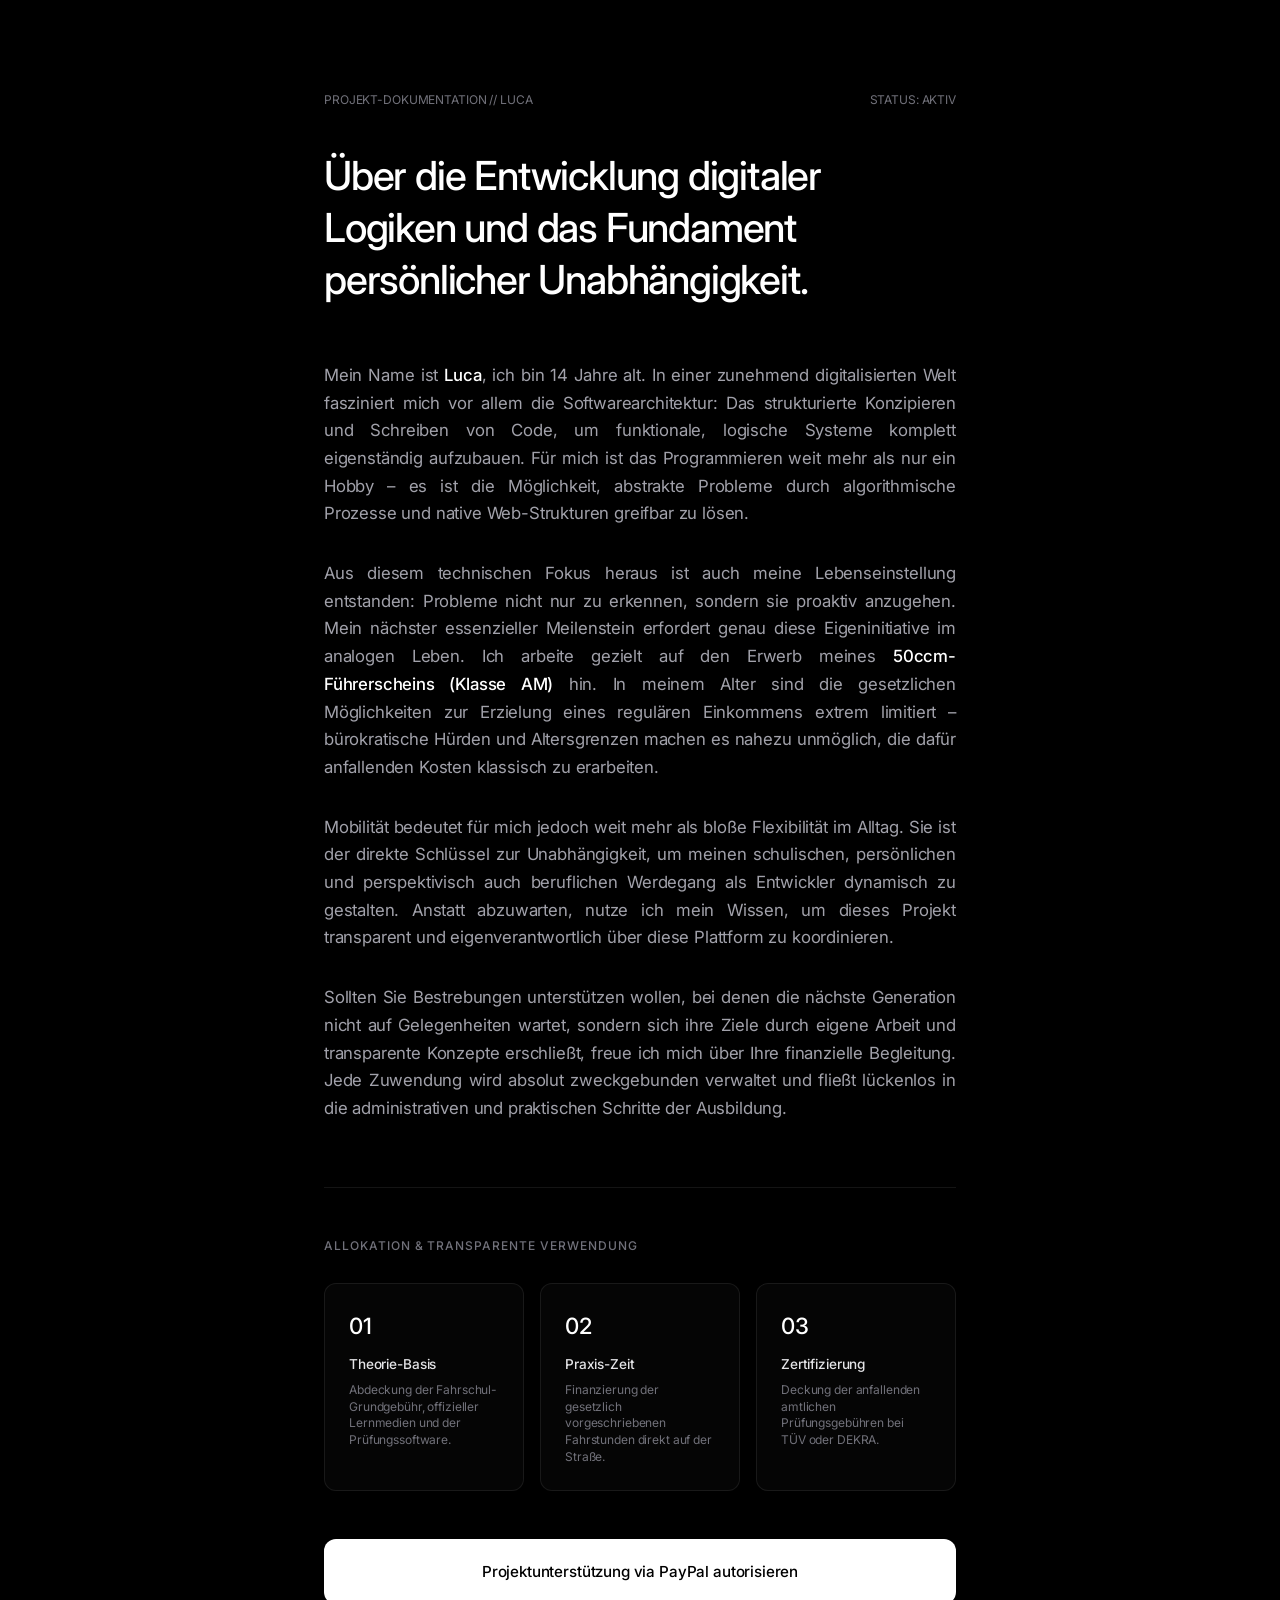
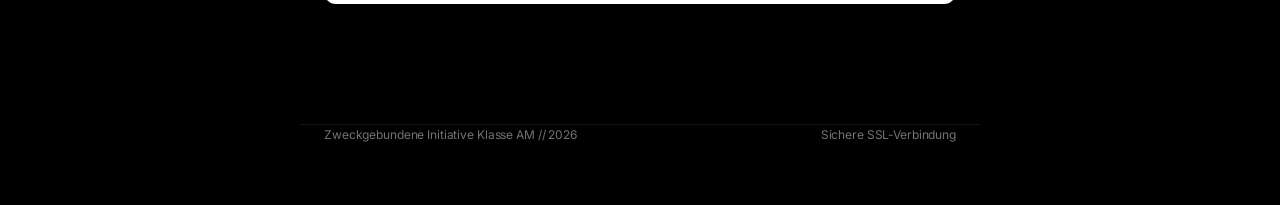
==== index.html @ 9011c682 "Create index.html" ====
<!DOCTYPE html>
<html lang="de">
<head>
    <meta charset="UTF-8">
    <meta name="viewport" content="width=device-width, initial-scale=1.0">
    <title>Luca // Fokus & Mobilität</title>
    
    <link rel="preconnect" href="https://fonts.googleapis.com">
    <link rel="preconnect" href="https://fonts.gstatic.com" crossorigin>
    <link href="https://fonts.googleapis.com/css2?family=Inter:wght@300;400;500;600&display=swap" rel="stylesheet">

    <style>
        :root {
            --bg: #000000; 
            --text: #ffffff;
            --text-muted: #71717a;
            --border: rgba(255, 255, 255, 0.08);
            --card-bg: rgba(255, 255, 255, 0.02);
        }

        * {
            margin: 0; padding: 0; box-sizing: border-box;
            font-family: 'Inter', sans-serif;
            -webkit-font-smoothing: antialiased;
            letter-spacing: -0.01em;
        }

        body {
            background-color: var(--bg);
            color: var(--text);
            line-height: 1.65;
        }

        header {
            max-width: 680px;
            margin: 0 auto;
            padding: 90px 24px 40px 24px;
            display: flex;
            justify-content: space-between;
            font-size: 0.75rem;
            text-transform: uppercase;
            letter-spacing: 0.08em;
            color: var(--text-muted);
        }

        main {
            max-width: 680px; 
            margin: 0 auto;
            padding: 0 24px 120px 24px;
        }

        h1 {
            font-size: clamp(1.8rem, 5vw, 2.5rem);
            font-weight: 500;
            letter-spacing: -0.03em;
            line-height: 1.3;
            margin-bottom: 56px;
            color: #ffffff;
        }

        .manifesto p {
            font-size: 1.05rem;
            color: #a1a1aa;
            margin-bottom: 32px;
            font-weight: 400;
            text-align: justify;
        }

        .manifesto strong {
            color: #ffffff;
            font-weight: 500;
        }

        /* --- INVESTMENT-BAUSTEINE --- */
        .investment-section {
            margin: 64px 0 48px 0;
            border-top: 1px solid var(--border);
            padding-top: 48px;
        }

        .section-title {
            font-size: 0.75rem;
            text-transform: uppercase;
            letter-spacing: 0.08em;
            color: var(--text-muted);
            margin-bottom: 28px;
            font-weight: 500;
        }

        .grid {
            display: grid;
            grid-template-columns: repeat(3, 1fr);
            gap: 16px;
        }

        .card {
            background: var(--card-bg);
            border: 1px solid var(--border);
            border-radius: 12px;
            padding: 24px;
            transition: border-color 0.3s ease, background 0.3s ease;
        }

        .card:hover {
            border-color: rgba(255, 255, 255, 0.2);
            background: rgba(255, 255, 255, 0.04);
        }

        .card-value {
            font-size: 1.4rem;
            font-weight: 500;
            margin-bottom: 8px;
            color: #ffffff;
        }

        .card-title {
            font-size: 0.85rem;
            font-weight: 500;
            margin-bottom: 6px;
            color: #e4e4e7;
        }

        .card-desc {
            font-size: 0.75rem;
            color: var(--text-muted);
            line-height: 1.4;
        }

        /* --- BUTTON AREA --- */
        .action-container {
            margin-top: 48px;
        }

        .action-btn {
            display: block;
            width: 100%;
            background: #ffffff;
            color: #000000;
            text-align: center;
            padding: 20px;
            border-radius: 12px;
            font-weight: 500;
            font-size: 0.95rem;
            text-decoration: none;
            transition: opacity 0.2s;
        }

        .action-btn:hover {
            opacity: 0.9;
        }

        footer {
            margin-top: 100px;
            padding-top: 24px;
            border-top: 1px solid var(--border);
            font-size: 0.75rem;
            color: var(--text-muted);
            display: flex;
            justify-content: space-between;
        }

        @media (max-width: 580px) {
            .grid { grid-template-columns: 1fr; }
            header { padding-top: 40px; }
        }
    </style>
</head>
<body>

    <header>
        <span>Projekt-Dokumentation // Luca</span>
        <span>Status: Aktiv</span>
    </header>

    <main>
        <section class="manifesto">
            <h1>Über die Entwicklung digitaler Logiken und das Fundament persönlicher Unabhängigkeit.</h1>
            
            <p>
                Mein Name ist <strong>Luca</strong>, ich bin 14 Jahre alt. In einer zunehmend digitalisierten Welt fasziniert mich vor allem die Softwarearchitektur: Das strukturierte Konzipieren und Schreiben von Code, um funktionale, logische Systeme komplett eigenständig aufzubauen. Für mich ist das Programmieren weit mehr als nur ein Hobby – es ist die Möglichkeit, abstrakte Probleme durch algorithmische Prozesse und native Web-Strukturen greifbar zu lösen.
            </p>
            
            <p>
                Aus diesem technischen Fokus heraus ist auch meine Lebenseinstellung entstanden: Probleme nicht nur zu erkennen, sondern sie proaktiv anzugehen. Mein nächster essenzieller Meilenstein erfordert genau diese Eigeninitiative im analogen Leben. Ich arbeite gezielt auf den Erwerb meines <strong>50ccm-Führerscheins (Klasse AM)</strong> hin. In meinem Alter sind die gesetzlichen Möglichkeiten zur Erzielung eines regulären Einkommens extrem limitiert – bürokratische Hürden und Altersgrenzen machen es nahezu unmöglich, die dafür anfallenden Kosten klassisch zu erarbeiten.
            </p>

            <p>
                Mobilität bedeutet für mich jedoch weit mehr als bloße Flexibilität im Alltag. Sie ist der direkte Schlüssel zur Unabhängigkeit, um meinen schulischen, persönlichen und perspektivisch auch beruflichen Werdegang als Entwickler dynamisch zu gestalten. Anstatt abzuwarten, nutze ich mein Wissen, um dieses Projekt transparent und eigenverantwortlich über diese Plattform zu koordinieren.
            </p>
            
            <p>
                Sollten Sie Bestrebungen unterstützen wollen, bei denen die nächste Generation nicht auf Gelegenheiten wartet, sondern sich ihre Ziele durch eigene Arbeit und transparente Konzepte erschließt, freue ich mich über Ihre finanzielle Begleitung. Jede Zuwendung wird absolut zweckgebunden verwaltet und fließt lückenlos in die administrativen und praktischen Schritte der Ausbildung.
            </p>
        </section>

        <!-- DIE STRUKTURIERTEN INVESTMENT-BAUSTEINE -->
        <section class="investment-section">
            <div class="section-title">Allokation & Transparente Verwendung</div>
            <div class="grid">
                
                <div class="card">
                    <div class="card-value">01</div>
                    <div class="card-title">Theorie-Basis</div>
                    <div class="card-desc">Abdeckung der Fahrschul-Grundgebühr, offizieller Lernmedien und der Prüfungssoftware.</div>
                </div>

                <div class="card">
                    <div class="card-value">02</div>
                    <div class="card-title">Praxis-Zeit</div>
                    <div class="card-desc">Finanzierung der gesetzlich vorgeschriebenen Fahrstunden direkt auf der Straße.</div>
                </div>

                <div class="card">
                    <div class="card-value">03</div>
                    <div class="card-title">Zertifizierung</div>
                    <div class="card-desc">Deckung der anfallenden amtlichen Prüfungsgebühren bei TÜV oder DEKRA.</div>
                </div>

            </div>
        </section>

        <div class="action-container">
            <a href="https://www.paypal.com/pools/c/9pSSQOp4Ab" target="_blank" class="action-btn">
                Projektunterstützung via PayPal autorisieren
            </a>
        </div>

    </main>

    <footer style="max-width: 680px; margin: 0 auto; padding: 0 24px 60px 24px;">
        <span>Zweckgebundene Initiative Klasse AM // 2026</span>
        <span>Sichere SSL-Verbindung</span>
    </footer>

</body>
</html>
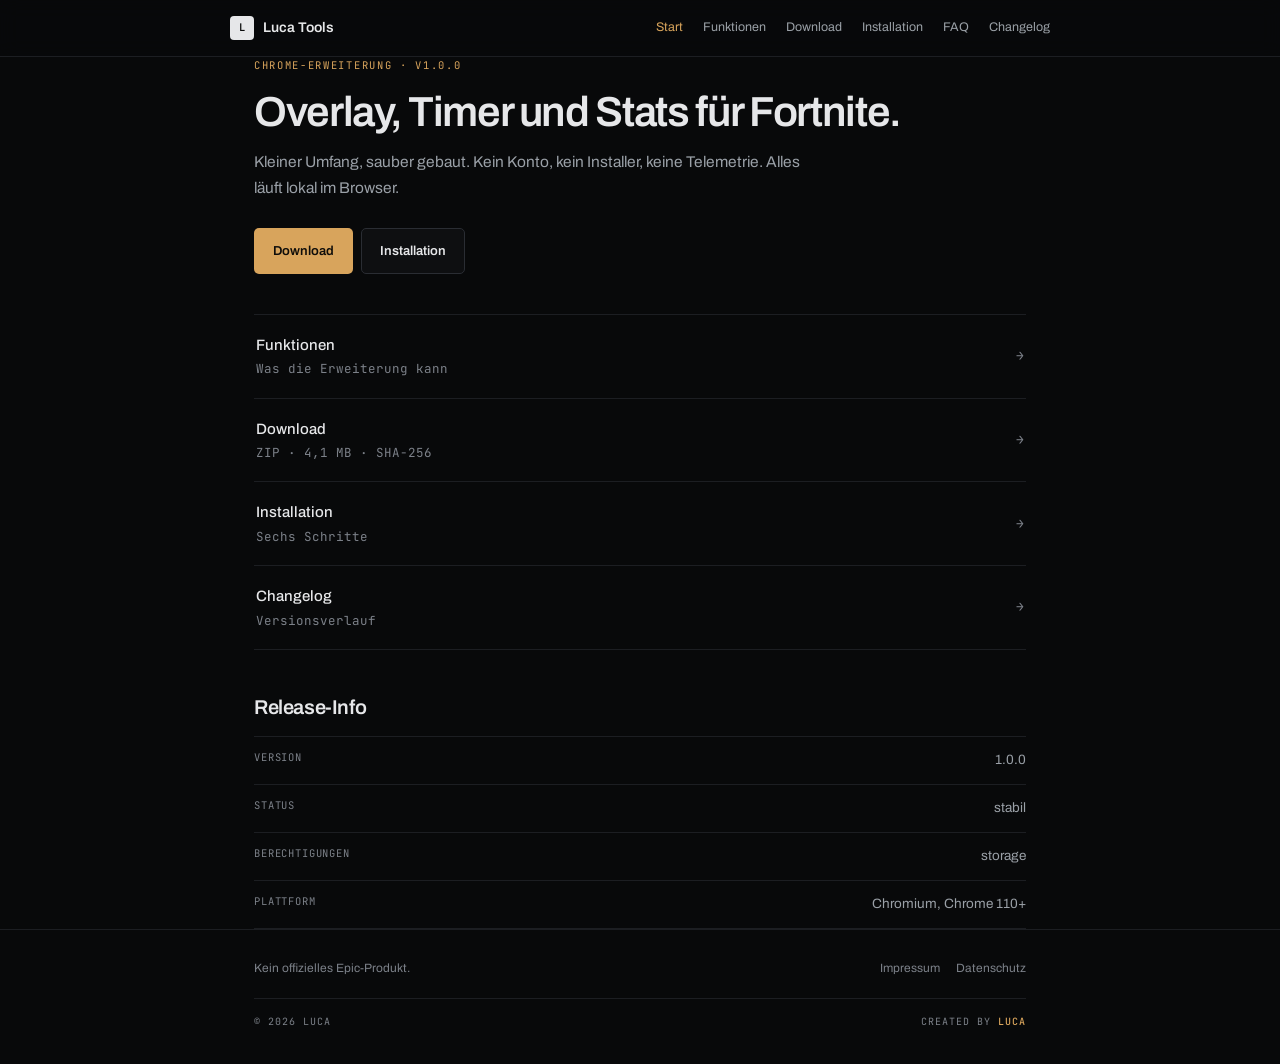
==== commit 6039cf57: "Add files via upload" ====
--- a/index.html
+++ b/index.html
@@ -1,236 +1,66 @@
-<!DOCTYPE html>
-<html lang="de">
-<head>
-    <meta charset="UTF-8">
-    <meta name="viewport" content="width=device-width, initial-scale=1.0">
-    <title>Luca // Fokus & Mobilität</title>
-    
-    <link rel="preconnect" href="https://fonts.googleapis.com">
-    <link rel="preconnect" href="https://fonts.gstatic.com" crossorigin>
-    <link href="https://fonts.googleapis.com/css2?family=Inter:wght@300;400;500;600&display=swap" rel="stylesheet">
-
-    <style>
-        :root {
-            --bg: #000000; 
-            --text: #ffffff;
-            --text-muted: #71717a;
-            --border: rgba(255, 255, 255, 0.08);
-            --card-bg: rgba(255, 255, 255, 0.02);
-        }
-
-        * {
-            margin: 0; padding: 0; box-sizing: border-box;
-            font-family: 'Inter', sans-serif;
-            -webkit-font-smoothing: antialiased;
-            letter-spacing: -0.01em;
-        }
-
-        body {
-            background-color: var(--bg);
-            color: var(--text);
-            line-height: 1.65;
-        }
-
-        header {
-            max-width: 680px;
-            margin: 0 auto;
-            padding: 90px 24px 40px 24px;
-            display: flex;
-            justify-content: space-between;
-            font-size: 0.75rem;
-            text-transform: uppercase;
-            letter-spacing: 0.08em;
-            color: var(--text-muted);
-        }
-
-        main {
-            max-width: 680px; 
-            margin: 0 auto;
-            padding: 0 24px 120px 24px;
-        }
-
-        h1 {
-            font-size: clamp(1.8rem, 5vw, 2.5rem);
-            font-weight: 500;
-            letter-spacing: -0.03em;
-            line-height: 1.3;
-            margin-bottom: 56px;
-            color: #ffffff;
-        }
-
-        .manifesto p {
-            font-size: 1.05rem;
-            color: #a1a1aa;
-            margin-bottom: 32px;
-            font-weight: 400;
-            text-align: justify;
-        }
-
-        .manifesto strong {
-            color: #ffffff;
-            font-weight: 500;
-        }
-
-        /* --- INVESTMENT-BAUSTEINE --- */
-        .investment-section {
-            margin: 64px 0 48px 0;
-            border-top: 1px solid var(--border);
-            padding-top: 48px;
-        }
-
-        .section-title {
-            font-size: 0.75rem;
-            text-transform: uppercase;
-            letter-spacing: 0.08em;
-            color: var(--text-muted);
-            margin-bottom: 28px;
-            font-weight: 500;
-        }
-
-        .grid {
-            display: grid;
-            grid-template-columns: repeat(3, 1fr);
-            gap: 16px;
-        }
-
-        .card {
-            background: var(--card-bg);
-            border: 1px solid var(--border);
-            border-radius: 12px;
-            padding: 24px;
-            transition: border-color 0.3s ease, background 0.3s ease;
-        }
-
-        .card:hover {
-            border-color: rgba(255, 255, 255, 0.2);
-            background: rgba(255, 255, 255, 0.04);
-        }
-
-        .card-value {
-            font-size: 1.4rem;
-            font-weight: 500;
-            margin-bottom: 8px;
-            color: #ffffff;
-        }
-
-        .card-title {
-            font-size: 0.85rem;
-            font-weight: 500;
-            margin-bottom: 6px;
-            color: #e4e4e7;
-        }
-
-        .card-desc {
-            font-size: 0.75rem;
-            color: var(--text-muted);
-            line-height: 1.4;
-        }
-
-        /* --- BUTTON AREA --- */
-        .action-container {
-            margin-top: 48px;
-        }
-
-        .action-btn {
-            display: block;
-            width: 100%;
-            background: #ffffff;
-            color: #000000;
-            text-align: center;
-            padding: 20px;
-            border-radius: 12px;
-            font-weight: 500;
-            font-size: 0.95rem;
-            text-decoration: none;
-            transition: opacity 0.2s;
-        }
-
-        .action-btn:hover {
-            opacity: 0.9;
-        }
-
-        footer {
-            margin-top: 100px;
-            padding-top: 24px;
-            border-top: 1px solid var(--border);
-            font-size: 0.75rem;
-            color: var(--text-muted);
-            display: flex;
-            justify-content: space-between;
-        }
-
-        @media (max-width: 580px) {
-            .grid { grid-template-columns: 1fr; }
-            header { padding-top: 40px; }
-        }
-    </style>
-</head>
-<body>
-
-    <header>
-        <span>Projekt-Dokumentation // Luca</span>
-        <span>Status: Aktiv</span>
-    </header>
-
-    <main>
-        <section class="manifesto">
-            <h1>Über die Entwicklung digitaler Logiken und das Fundament persönlicher Unabhängigkeit.</h1>
-            
-            <p>
-                Mein Name ist <strong>Luca</strong>, ich bin 14 Jahre alt. In einer zunehmend digitalisierten Welt fasziniert mich vor allem die Softwarearchitektur: Das strukturierte Konzipieren und Schreiben von Code, um funktionale, logische Systeme komplett eigenständig aufzubauen. Für mich ist das Programmieren weit mehr als nur ein Hobby – es ist die Möglichkeit, abstrakte Probleme durch algorithmische Prozesse und native Web-Strukturen greifbar zu lösen.
-            </p>
-            
-            <p>
-                Aus diesem technischen Fokus heraus ist auch meine Lebenseinstellung entstanden: Probleme nicht nur zu erkennen, sondern sie proaktiv anzugehen. Mein nächster essenzieller Meilenstein erfordert genau diese Eigeninitiative im analogen Leben. Ich arbeite gezielt auf den Erwerb meines <strong>50ccm-Führerscheins (Klasse AM)</strong> hin. In meinem Alter sind die gesetzlichen Möglichkeiten zur Erzielung eines regulären Einkommens extrem limitiert – bürokratische Hürden und Altersgrenzen machen es nahezu unmöglich, die dafür anfallenden Kosten klassisch zu erarbeiten.
-            </p>
-
-            <p>
-                Mobilität bedeutet für mich jedoch weit mehr als bloße Flexibilität im Alltag. Sie ist der direkte Schlüssel zur Unabhängigkeit, um meinen schulischen, persönlichen und perspektivisch auch beruflichen Werdegang als Entwickler dynamisch zu gestalten. Anstatt abzuwarten, nutze ich mein Wissen, um dieses Projekt transparent und eigenverantwortlich über diese Plattform zu koordinieren.
-            </p>
-            
-            <p>
-                Sollten Sie Bestrebungen unterstützen wollen, bei denen die nächste Generation nicht auf Gelegenheiten wartet, sondern sich ihre Ziele durch eigene Arbeit und transparente Konzepte erschließt, freue ich mich über Ihre finanzielle Begleitung. Jede Zuwendung wird absolut zweckgebunden verwaltet und fließt lückenlos in die administrativen und praktischen Schritte der Ausbildung.
-            </p>
-        </section>
-
-        <!-- DIE STRUKTURIERTEN INVESTMENT-BAUSTEINE -->
-        <section class="investment-section">
-            <div class="section-title">Allokation & Transparente Verwendung</div>
-            <div class="grid">
-                
-                <div class="card">
-                    <div class="card-value">01</div>
-                    <div class="card-title">Theorie-Basis</div>
-                    <div class="card-desc">Abdeckung der Fahrschul-Grundgebühr, offizieller Lernmedien und der Prüfungssoftware.</div>
-                </div>
-
-                <div class="card">
-                    <div class="card-value">02</div>
-                    <div class="card-title">Praxis-Zeit</div>
-                    <div class="card-desc">Finanzierung der gesetzlich vorgeschriebenen Fahrstunden direkt auf der Straße.</div>
-                </div>
-
-                <div class="card">
-                    <div class="card-value">03</div>
-                    <div class="card-title">Zertifizierung</div>
-                    <div class="card-desc">Deckung der anfallenden amtlichen Prüfungsgebühren bei TÜV oder DEKRA.</div>
-                </div>
-
-            </div>
-        </section>
-
-        <div class="action-container">
-            <a href="https://www.paypal.com/pools/c/9pSSQOp4Ab" target="_blank" class="action-btn">
-                Projektunterstützung via PayPal autorisieren
-            </a>
-        </div>
-
-    </main>
-
-    <footer style="max-width: 680px; margin: 0 auto; padding: 0 24px 60px 24px;">
-        <span>Zweckgebundene Initiative Klasse AM // 2026</span>
-        <span>Sichere SSL-Verbindung</span>
-    </footer>
-
-</body>
-</html>
+<!DOCTYPE html>
+<html lang="de">
+<head>
+<meta charset="UTF-8">
+<meta name="viewport" content="width=device-width, initial-scale=1">
+<title>Luca Tools — Fortnite Overlay für Chrome</title>
+<meta name="description" content="Chrome-Erweiterung mit Overlay, Match-Timer und Stats für Fortnite. Kostenlos, lokal, ohne Konto.">
+<meta name="theme-color" content="#08090a">
+<link rel="icon" href="data:image/svg+xml,%3Csvg xmlns='http://www.w3.org/2000/svg' viewBox='0 0 32 32'%3E%3Crect width='32' height='32' rx='5' fill='%23e6e7e9'/%3E%3Ctext x='16' y='23' font-family='monospace' font-size='18' font-weight='700' text-anchor='middle' fill='%2308090a'%3EL%3C/text%3E%3C/svg%3E">
+<link rel="stylesheet" href="style.css">
+</head>
+<body>
+
+<header>
+<div class="wrap nav">
+<a class="brand" href="index.html"><span class="mark">L</span>Luca Tools</a>
+<nav class="links">
+<a class="on" href="index.html">Start</a>
+<a href="funktionen.html">Funktionen</a>
+<a href="download.html">Download</a>
+<a href="installation.html">Installation</a>
+<a href="faq.html">FAQ</a>
+<a href="changelog.html">Changelog</a>
+</nav>
+</div>
+</header>
+
+<main class="wrap">
+<div class="ph">
+<div class="lbl">Chrome-Erweiterung · v1.0.0</div>
+<h1>Overlay, Timer und Stats für Fortnite.</h1>
+<p class="lead">Kleiner Umfang, sauber gebaut. Kein Konto, kein Installer, keine Telemetrie. Alles läuft lokal im Browser.</p>
+<div class="btnrow">
+<a class="btn btn-p" href="download.html">Download</a>
+<a class="btn btn-g" href="installation.html">Installation</a>
+</div>
+</div>
+
+<ul class="rows">
+<li><a href="funktionen.html"><div><div class="tt">Funktionen</div><div class="ds">Was die Erweiterung kann</div></div><span class="ar">→</span></a></li>
+<li><a href="download.html"><div><div class="tt">Download</div><div class="ds">ZIP · 4,1 MB · SHA-256</div></div><span class="ar">→</span></a></li>
+<li><a href="installation.html"><div><div class="tt">Installation</div><div class="ds">Sechs Schritte</div></div><span class="ar">→</span></a></li>
+<li><a href="changelog.html"><div><div class="tt">Changelog</div><div class="ds">Versionsverlauf</div></div><span class="ar">→</span></a></li>
+</ul>
+
+<h2>Release-Info</h2>
+<dl class="kv">
+<div><dt>Version</dt><dd>1.0.0</dd></div>
+<div><dt>Status</dt><dd>stabil</dd></div>
+<div><dt>Berechtigungen</dt><dd>storage</dd></div>
+<div><dt>Plattform</dt><dd>Chromium, Chrome 110+</dd></div>
+</dl>
+</main>
+
+<footer>
+<div class="wrap">
+<div class="fb">
+<div>Kein offizielles Epic-Produkt.</div>
+<nav><a href="impressum.html">Impressum</a><a href="datenschutz.html">Datenschutz</a></nav>
+</div>
+<div class="cr"><span>© 2026 Luca</span><span>created by <b>Luca</b></span></div>
+</div>
+</footer>
+
+</body>
+</html>
--- a/style.css
+++ b/style.css
@@ -0,0 +1,76 @@
+@import url('https://fonts.googleapis.com/css2?family=Archivo:wght@400;500;600&family=JetBrains+Mono:wght@400;500&display=swap');
+:root{--bg:#08090a;--p:#0e0f11;--p2:#131417;--l:#1c1e22;--l2:#2a2d33;--t:#e6e7e9;--m:#9aa0a7;--d:#7c8189;--a:#d8a45c;--ad:#0f0d0a;
+--mono:'JetBrains Mono',ui-monospace,monospace;--sans:'Archivo',system-ui,sans-serif;scroll-behavior:smooth}
+*{box-sizing:border-box;margin:0;padding:0}
+body{background:var(--bg);color:var(--t);font-family:var(--sans);font-size:15.5px;line-height:1.7;-webkit-font-smoothing:antialiased}
+.wrap{max-width:820px;margin:0 auto;padding:0 24px}
+a{color:inherit;text-decoration:none}
+::selection{background:var(--a);color:var(--ad)}
+header{position:sticky;top:0;z-index:20;background:rgba(8,9,10,.9);backdrop-filter:blur(10px);border-bottom:1px solid var(--l)}
+.nav{display:flex;align-items:center;justify-content:space-between;gap:18px;min-height:56px;flex-wrap:wrap;padding:10px 0}
+.brand{display:flex;align-items:center;gap:9px;font-weight:600;font-size:14px;white-space:nowrap}
+.mark{width:24px;height:24px;border-radius:4px;background:var(--t);color:var(--bg);display:grid;place-items:center;font-family:var(--mono);font-size:10.5px}
+nav.links{display:flex;gap:20px;font-size:12.5px;color:var(--m);flex-wrap:wrap}
+nav.links a:hover{color:var(--t)}
+nav.links a.on{color:var(--a)}
+main{padding:60px 0 84px;min-height:60vh}
+.ph{margin-bottom:40px}
+.lbl{font-family:var(--mono);font-size:10.5px;letter-spacing:.16em;text-transform:uppercase;color:var(--a);margin-bottom:14px}
+h1{font-size:clamp(28px,4.4vw,42px);line-height:1.1;letter-spacing:-.032em;font-weight:600;margin-bottom:14px}
+.lead{color:var(--m);max-width:560px}
+h2{font-size:20px;letter-spacing:-.02em;font-weight:600;margin:40px 0 12px}
+h2:first-child{margin-top:0}
+p{color:var(--m);margin-bottom:14px;max-width:620px}
+p b,li b,td b{color:var(--t);font-weight:600}
+ul.rows{list-style:none;border-top:1px solid var(--l)}
+ul.rows li{border-bottom:1px solid var(--l)}
+ul.rows a{display:flex;justify-content:space-between;align-items:center;gap:18px;padding:18px 2px;transition:.15s}
+ul.rows a:hover{padding-left:8px}
+ul.rows .tt{font-size:15px;font-weight:500}
+ul.rows .ds{font-size:12.5px;color:var(--d);font-family:var(--mono)}
+ul.rows .ar{color:var(--d);font-family:var(--mono);font-size:13px}
+ul.rows a:hover .ar{color:var(--a)}
+.btn{display:inline-flex;align-items:center;gap:8px;padding:11px 18px;border-radius:5px;font-weight:600;font-size:13px;border:1px solid transparent;cursor:pointer;transition:.15s;font-family:var(--sans)}
+.btn-p{background:var(--a);color:var(--ad)}
+.btn-p:hover{background:#e5b273}
+.btn-g{border-color:var(--l2);color:var(--t);background:var(--p)}
+.btn-g:hover{border-color:#3a3e45}
+.btn[disabled]{color:var(--d);background:var(--p);cursor:not-allowed}
+.btnrow{display:flex;gap:8px;flex-wrap:wrap;margin-top:26px}
+dl.kv{border-top:1px solid var(--l);margin:0}
+dl.kv div{display:flex;justify-content:space-between;gap:16px;padding:12px 0;border-bottom:1px solid var(--l)}
+dl.kv dt{font-family:var(--mono);font-size:10.5px;letter-spacing:.08em;text-transform:uppercase;color:var(--d)}
+dl.kv dd{font-size:13.5px;color:var(--m);text-align:right}
+ul.feat{list-style:none;border-top:1px solid var(--l)}
+ul.feat li{padding:16px 0;border-bottom:1px solid var(--l)}
+ul.feat b{display:block;font-size:14.5px;font-weight:600;margin-bottom:3px}
+ul.feat span{font-size:13.5px;color:var(--d)}
+ol.steps{list-style:none;counter-reset:s;border-top:1px solid var(--l);max-width:660px}
+ol.steps li{counter-increment:s;display:grid;grid-template-columns:28px 1fr;gap:14px;padding:14px 0;border-bottom:1px solid var(--l);color:var(--m);font-size:14px}
+ol.steps li::before{content:counter(s,decimal-leading-zero);font-family:var(--mono);font-size:10px;color:var(--a);padding-top:5px}
+code{font-family:var(--mono);font-size:11.5px;background:var(--p2);border:1px solid var(--l);border-radius:3px;padding:2px 5px;color:#cfd2d6}
+.cp{font-family:var(--mono);font-size:9.5px;border:1px solid var(--l);background:none;color:var(--d);border-radius:3px;padding:2px 6px;margin-left:5px;cursor:pointer}
+.cp:hover{color:var(--a);border-color:var(--a)}
+.note{margin-top:16px;font-size:12.5px;color:var(--d);border-left:2px solid var(--l2);padding-left:12px;max-width:600px}
+.file{border:1px solid var(--l);border-radius:6px;background:var(--p);padding:18px;margin-bottom:12px}
+.file .nm{font-family:var(--mono);font-size:12.5px}
+.file .sb{font-size:13px;color:var(--d);margin:4px 0 12px}
+.file .hs{font-family:var(--mono);font-size:10.5px;color:var(--d);margin-bottom:14px;word-break:break-all}
+details{border-bottom:1px solid var(--l);padding:14px 0}
+details summary{cursor:pointer;list-style:none;display:flex;justify-content:space-between;gap:14px;font-weight:500;font-size:14px}
+details summary::-webkit-details-marker{display:none}
+details summary::after{content:"+";font-family:var(--mono);color:var(--d)}
+details[open] summary::after{content:"−"}
+details p{padding-top:10px;font-size:13.5px;color:var(--d);margin:0}
+table{width:100%;border-collapse:collapse;font-size:13.5px}
+th{font-family:var(--mono);font-size:9.5px;letter-spacing:.14em;text-transform:uppercase;color:var(--d);text-align:left;padding:8px 10px;border-bottom:1px solid var(--l);font-weight:400}
+td{padding:10px;border-bottom:1px solid #14161a;color:var(--m);vertical-align:top}
+td:first-child{font-family:var(--mono);font-size:10.5px;color:var(--d);white-space:nowrap}
+footer{border-top:1px solid var(--l);padding:28px 0 34px;font-size:12px;color:var(--d)}
+.fb{display:flex;justify-content:space-between;gap:18px;flex-wrap:wrap}
+.fb nav{display:flex;gap:16px}
+.fb a:hover{color:var(--t)}
+.cr{margin-top:20px;padding-top:14px;border-top:1px solid var(--l);display:flex;justify-content:space-between;gap:14px;flex-wrap:wrap;font-family:var(--mono);font-size:10px;letter-spacing:.1em;text-transform:uppercase;color:var(--d)}
+.cr b{color:var(--a);font-weight:500}
+.toast{position:fixed;bottom:20px;left:50%;transform:translate(-50%,10px);background:var(--t);color:var(--bg);font-size:12px;font-weight:500;padding:9px 15px;border-radius:4px;opacity:0;pointer-events:none;transition:.2s;z-index:40}
+.toast.on{opacity:1;transform:translate(-50%,0)}
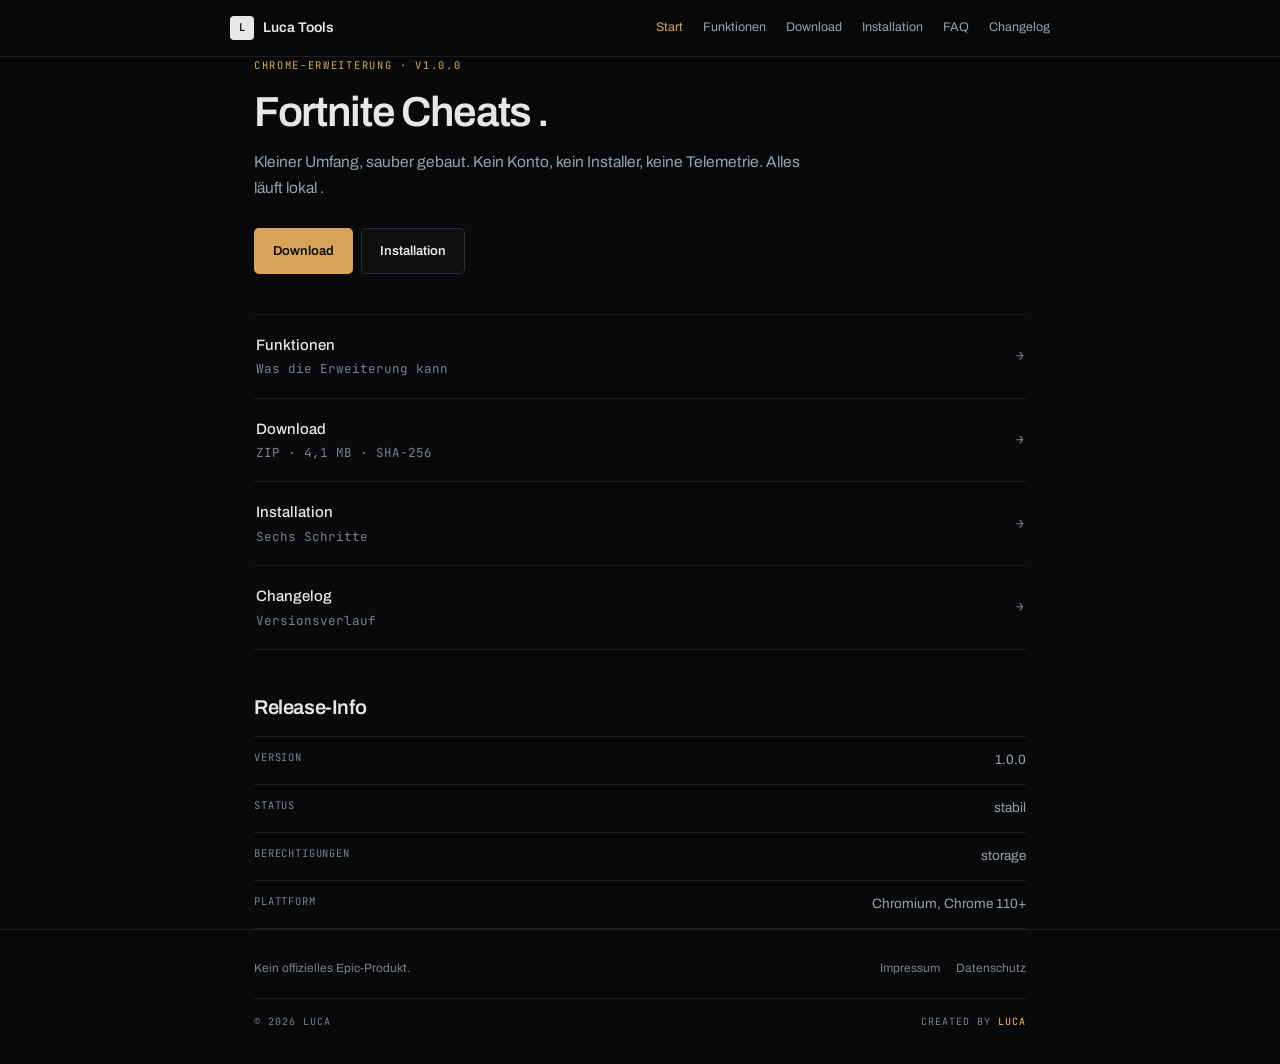
==== commit 8632caf0: "Update index.html" ====
--- a/index.html
+++ b/index.html
@@ -3,8 +3,8 @@
 <head>
 <meta charset="UTF-8">
 <meta name="viewport" content="width=device-width, initial-scale=1">
-<title>Luca Tools — Fortnite Overlay für Chrome</title>
-<meta name="description" content="Chrome-Erweiterung mit Overlay, Match-Timer und Stats für Fortnite. Kostenlos, lokal, ohne Konto.">
+<title>Luca Tools — Fortnite Cheats/Chrome Cheat Downloader</title>
+<meta name="description" content="Chrome-Erweiterungs Downloader, Fortnite Cheats, komplett Lokal.">
 <meta name="theme-color" content="#08090a">
 <link rel="icon" href="data:image/svg+xml,%3Csvg xmlns='http://www.w3.org/2000/svg' viewBox='0 0 32 32'%3E%3Crect width='32' height='32' rx='5' fill='%23e6e7e9'/%3E%3Ctext x='16' y='23' font-family='monospace' font-size='18' font-weight='700' text-anchor='middle' fill='%2308090a'%3EL%3C/text%3E%3C/svg%3E">
 <link rel="stylesheet" href="style.css">
@@ -28,8 +28,8 @@
 <main class="wrap">
 <div class="ph">
 <div class="lbl">Chrome-Erweiterung · v1.0.0</div>
-<h1>Overlay, Timer und Stats für Fortnite.</h1>
-<p class="lead">Kleiner Umfang, sauber gebaut. Kein Konto, kein Installer, keine Telemetrie. Alles läuft lokal im Browser.</p>
+<h1>Fortnite Cheats .</h1>
+<p class="lead">Kleiner Umfang, sauber gebaut. Kein Konto, kein Installer, keine Telemetrie. Alles läuft lokal .</p>
 <div class="btnrow">
 <a class="btn btn-p" href="download.html">Download</a>
 <a class="btn btn-g" href="installation.html">Installation</a>
@@ -63,4 +63,4 @@
 </footer>
 
 </body>
-</html>+</html>
--- a/style.css
+++ b/style.css
@@ -46,8 +46,8 @@
 ul.feat b{display:block;font-size:14.5px;font-weight:600;margin-bottom:3px}
 ul.feat span{font-size:13.5px;color:var(--d)}
 ol.steps{list-style:none;counter-reset:s;border-top:1px solid var(--l);max-width:660px}
-ol.steps li{counter-increment:s;display:grid;grid-template-columns:28px 1fr;gap:14px;padding:14px 0;border-bottom:1px solid var(--l);color:var(--m);font-size:14px}
-ol.steps li::before{content:counter(s,decimal-leading-zero);font-family:var(--mono);font-size:10px;color:var(--a);padding-top:5px}
+ol.steps li{counter-increment:s;position:relative;padding:14px 0 14px 42px;border-bottom:1px solid var(--l);color:var(--m);font-size:14px}
+ol.steps li::before{content:counter(s,decimal-leading-zero);position:absolute;left:0;top:19px;font-family:var(--mono);font-size:10px;color:var(--a)}
 code{font-family:var(--mono);font-size:11.5px;background:var(--p2);border:1px solid var(--l);border-radius:3px;padding:2px 5px;color:#cfd2d6}
 .cp{font-family:var(--mono);font-size:9.5px;border:1px solid var(--l);background:none;color:var(--d);border-radius:3px;padding:2px 6px;margin-left:5px;cursor:pointer}
 .cp:hover{color:var(--a);border-color:var(--a)}
@@ -73,4 +73,4 @@
 .cr{margin-top:20px;padding-top:14px;border-top:1px solid var(--l);display:flex;justify-content:space-between;gap:14px;flex-wrap:wrap;font-family:var(--mono);font-size:10px;letter-spacing:.1em;text-transform:uppercase;color:var(--d)}
 .cr b{color:var(--a);font-weight:500}
 .toast{position:fixed;bottom:20px;left:50%;transform:translate(-50%,10px);background:var(--t);color:var(--bg);font-size:12px;font-weight:500;padding:9px 15px;border-radius:4px;opacity:0;pointer-events:none;transition:.2s;z-index:40}
-.toast.on{opacity:1;transform:translate(-50%,0)}+.toast.on{opacity:1;transform:translate(-50%,0)}
